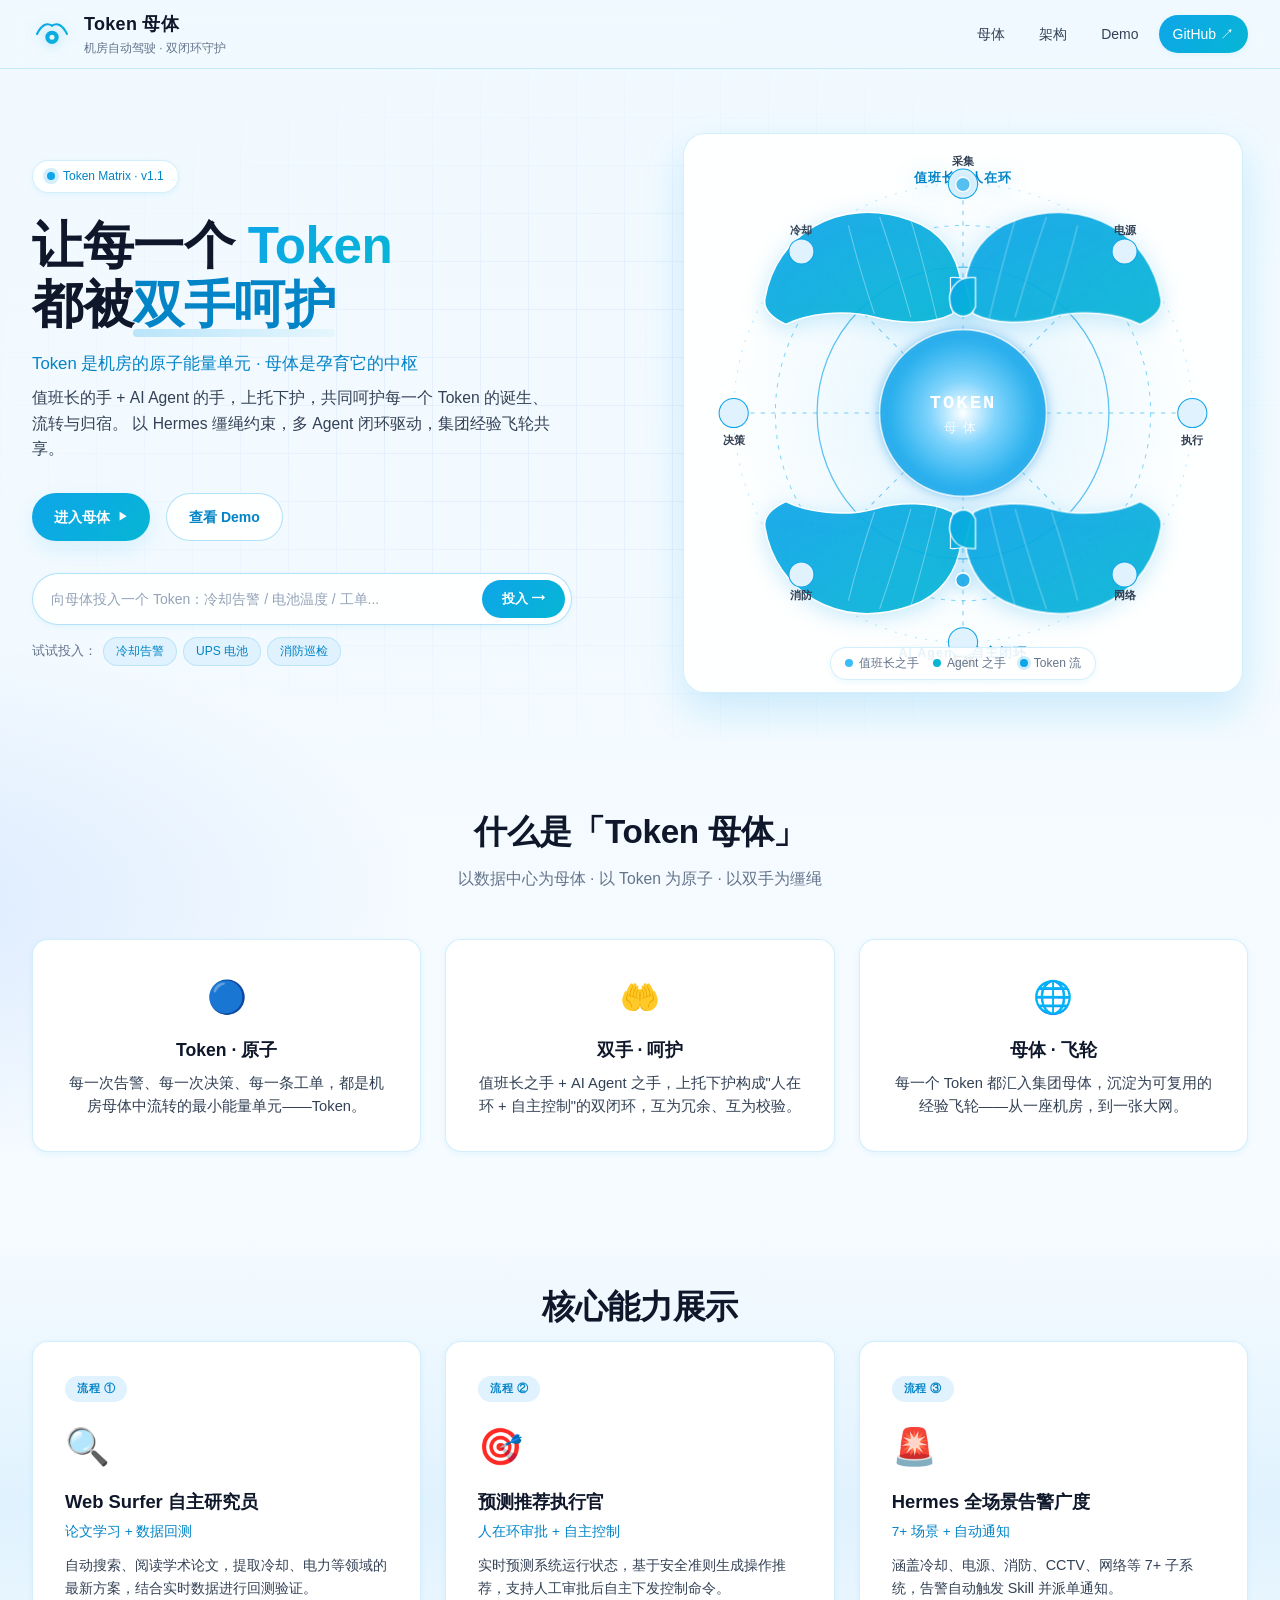
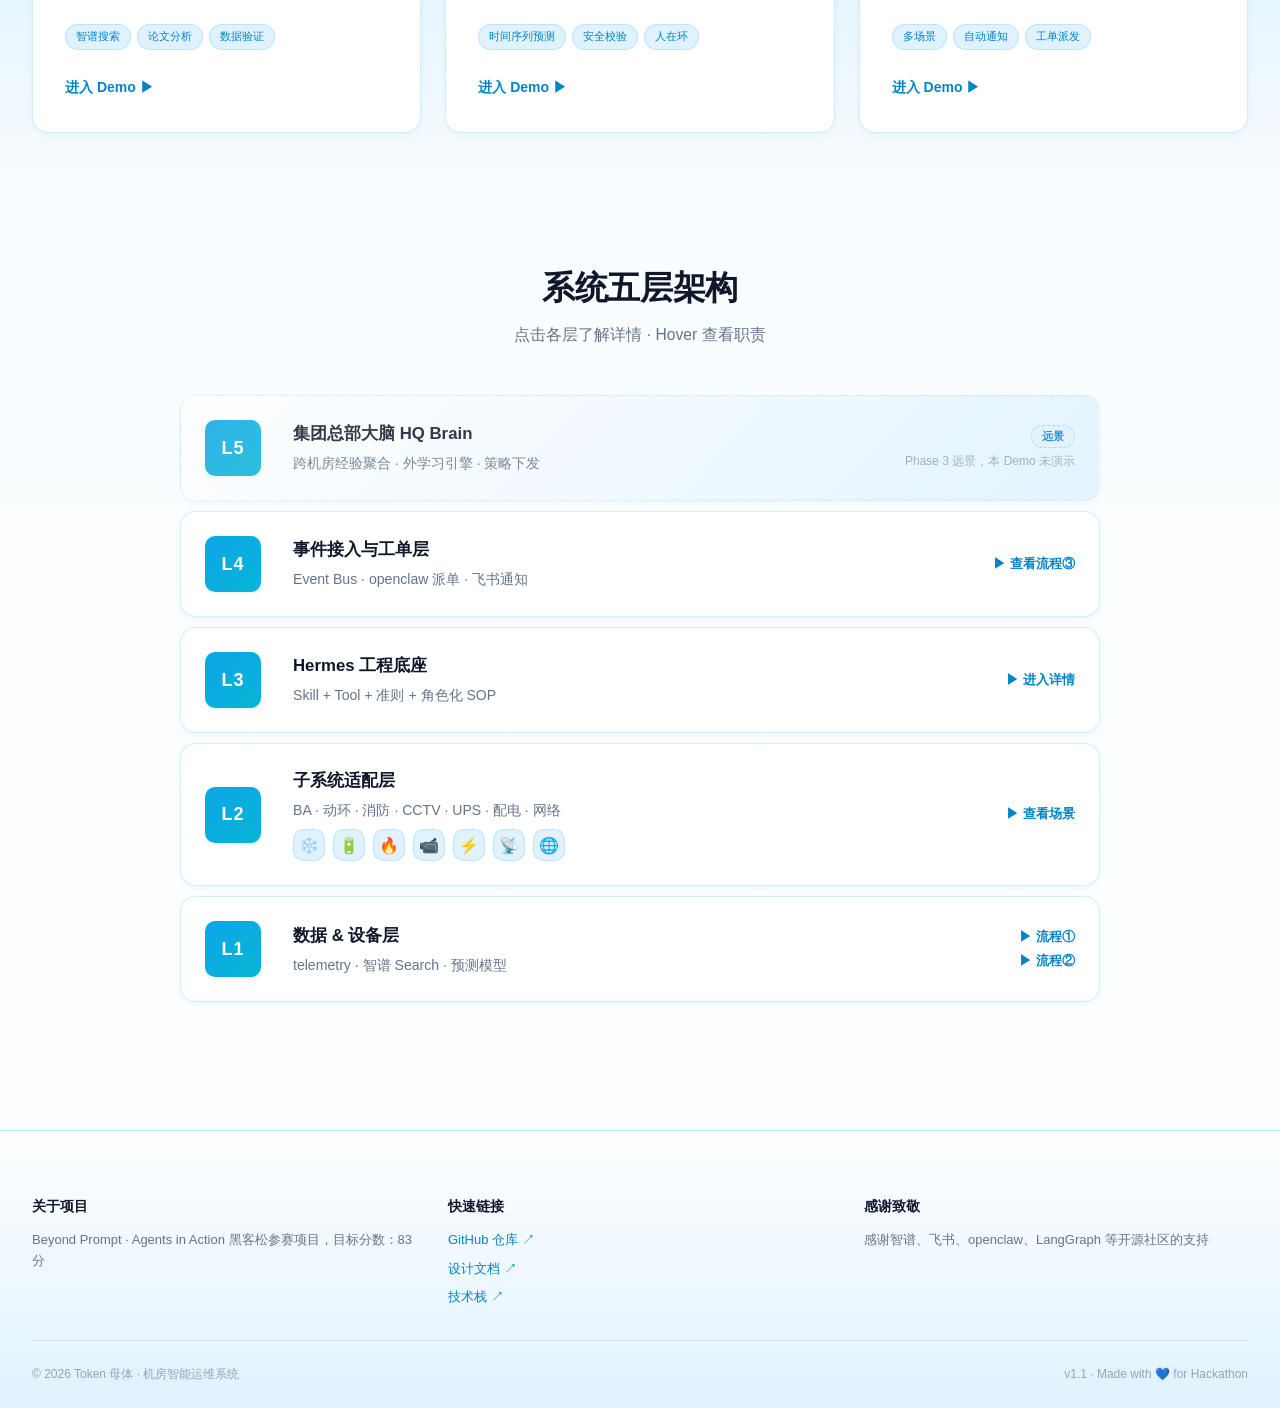
==== frontend/index.html @ 140386ed "init: ToKen Matrix - 小宿科技原生AI token孵化器 (机房智能运维 AI Agent 系统)" ====
<!DOCTYPE html>
<html lang="zh-CN">
<head>
    <meta charset="UTF-8">
    <meta name="viewport" content="width=device-width, initial-scale=1.0">
    <title>Token 母体 · 机房智能运维 AI Agent 系统</title>
    <link rel="stylesheet" href="style.css">
</head>
<body>
    <!-- ==================== HEADER / NAVBAR ==================== -->
    <header class="navbar">
        <div class="container">
            <div class="nav-content">
                <div class="logo-section">
                    <!-- 品牌 Logo：双眼守护 Token -->
                    <div class="logo-mark" aria-label="Token 母体 Logo">
                        <svg viewBox="0 0 48 48" width="40" height="40" xmlns="http://www.w3.org/2000/svg">
                            <defs>
                                <linearGradient id="logo-grad" x1="0" x2="1" y1="0" y2="1">
                                    <stop offset="0" stop-color="#0EA5E9"/>
                                    <stop offset="1" stop-color="#06B6D4"/>
                                </linearGradient>
                            </defs>
                            <!-- 左眼/手 -->
                            <path d="M6 24 Q14 8 24 14" stroke="url(#logo-grad)" stroke-width="2.5" fill="none" stroke-linecap="round"/>
                            <!-- 右眼/手 -->
                            <path d="M42 24 Q34 8 24 14" stroke="url(#logo-grad)" stroke-width="2.5" fill="none" stroke-linecap="round"/>
                            <!-- 中心 Token -->
                            <circle cx="24" cy="28" r="8" fill="url(#logo-grad)"/>
                            <circle cx="24" cy="28" r="3" fill="#FFFFFF" opacity="0.9"/>
                        </svg>
                    </div>
                    <div class="brand-info">
                        <h1 class="brand-name">Token 母体</h1>
                        <p class="brand-tagline">机房自动驾驶 · 双闭环守护</p>
                    </div>
                </div>
                <nav class="nav-links">
                    <a href="#matrix" class="nav-link">母体</a>
                    <a href="#architecture" class="nav-link">架构</a>
                    <a href="#demo" class="nav-link">Demo</a>
                    <a href="https://github.com" class="nav-link nav-highlight" target="_blank">GitHub ↗</a>
                </nav>
            </div>
        </div>
    </header>

    <!-- ==================== HERO · TOKEN 母体动画 ==================== -->
    <section class="hero" id="hero">
        <div class="hero-bg-grid"></div>
        <div class="container">
            <div class="hero-grid">
                <!-- 左侧：文案 -->
                <div class="hero-content">
                    <div class="hero-badge">
                        <span class="badge-dot"></span>
                        <span>Token Matrix · v1.1</span>
                    </div>
                    <h2 class="hero-title">
                        让每一个 <span class="title-token">Token</span><br/>
                        都被<span class="title-accent">双手呵护</span>
                    </h2>
                    <p class="hero-subtitle">
                        Token 是机房的原子能量单元 · 母体是孕育它的中枢
                    </p>
                    <p class="hero-description">
                        值班长的手 + AI Agent 的手，上托下护，共同呵护每一个 Token 的诞生、流转与归宿。
                        以 Hermes 缰绳约束，多 Agent 闭环驱动，集团经验飞轮共享。
                    </p>
                    <div class="hero-cta">
                        <a href="http://localhost:8000/console" target="_blank" class="cta-button primary">
                            <span>进入母体</span>
                            <span class="arrow">▶</span>
                        </a>
                        <a href="#demo-cards" class="cta-button secondary">
                            <span>查看 Demo</span>
                        </a>
                    </div>

                    <!-- 投入 Token 输入 -->
                    <div class="token-input-wrap">
                        <input type="text" class="token-input" id="token-input" placeholder="向母体投入一个 Token：冷却告警 / 电池温度 / 工单..." />
                        <button class="token-input-btn" id="token-input-btn">投入 ⟶</button>
                    </div>
                    <div class="token-hint">试试投入：<span class="chip" data-token="冷却告警">冷却告警</span><span class="chip" data-token="UPS 电池">UPS 电池</span><span class="chip" data-token="消防巡检">消防巡检</span></div>
                </div>

                <!-- 右侧：Token 母体动画核心 -->
                <div class="matrix-stage" id="matrix-stage">
                    <svg class="matrix-svg" viewBox="0 0 520 520" xmlns="http://www.w3.org/2000/svg" aria-label="Token 母体守护动画">
                        <defs>
                            <!-- 浅蓝渐变 -->
                            <radialGradient id="core-grad" cx="50%" cy="50%" r="50%">
                                <stop offset="0%"  stop-color="#FFFFFF" stop-opacity="0.95"/>
                                <stop offset="40%" stop-color="#7DD3FC" stop-opacity="0.9"/>
                                <stop offset="100%" stop-color="#0EA5E9" stop-opacity="0.85"/>
                            </radialGradient>
                            <linearGradient id="hand-grad" x1="0" x2="1" y1="0" y2="1">
                                <stop offset="0" stop-color="#0EA5E9"/>
                                <stop offset="1" stop-color="#06B6D4"/>
                            </linearGradient>
                            <radialGradient id="eye-grad" cx="50%" cy="50%" r="50%">
                                <stop offset="0%" stop-color="#FFFFFF"/>
                                <stop offset="60%" stop-color="#BAE6FD"/>
                                <stop offset="100%" stop-color="#0284C7"/>
                            </radialGradient>
                            <filter id="soft-glow" x="-50%" y="-50%" width="200%" height="200%">
                                <feGaussianBlur stdDeviation="6" result="b"/>
                                <feMerge><feMergeNode in="b"/><feMergeNode in="SourceGraphic"/></feMerge>
                            </filter>
                        </defs>

                        <!-- 外层光环（呼吸） -->
                        <circle class="ring ring-outer" cx="260" cy="260" r="220" fill="none" stroke="#7DD3FC" stroke-width="1" stroke-dasharray="2 8" opacity="0.5"/>
                        <circle class="ring ring-mid"   cx="260" cy="260" r="180" fill="none" stroke="#38BDF8" stroke-width="1" stroke-dasharray="4 6" opacity="0.6"/>
                        <circle class="ring ring-inner" cx="260" cy="260" r="140" fill="none" stroke="#0EA5E9" stroke-width="1.2" opacity="0.65"/>

                        <!-- 8 个方向出射通道（用户方向/使用方向/目的） -->
                        <g class="channels" opacity="0.55" stroke="#0EA5E9" stroke-width="1" fill="none">
                            <line x1="260" y1="260" x2="260" y2="40"/>
                            <line x1="260" y1="260" x2="260" y2="480"/>
                            <line x1="260" y1="260" x2="40"  y2="260"/>
                            <line x1="260" y1="260" x2="480" y2="260"/>
                            <line x1="260" y1="260" x2="105" y2="105"/>
                            <line x1="260" y1="260" x2="415" y2="105"/>
                            <line x1="260" y1="260" x2="105" y2="415"/>
                            <line x1="260" y1="260" x2="415" y2="415"/>
                        </g>

                        <!-- ============ 母体 = 一双呵护的手 ============ -->
                        <!-- 上方左手（手心朝下，护住 Token 上半） -->
                        <g class="guardian-hand hand-top-left">
                            <!-- 手掌主体 -->
                            <path d="M70 150
                                     C 80 90, 140 50, 210 75
                                     C 240 85, 255 110, 258 135
                                     L 250 165
                                     C 230 175, 200 175, 175 168
                                     C 145 160, 110 165, 90 175
                                     C 75 168, 68 160, 70 150 Z"
                                  fill="url(#hand-grad)" opacity="0.92"
                                  stroke="#FFFFFF" stroke-width="1.5"/>
                            <!-- 拇指 -->
                            <path d="M248 130 C 268 128, 278 145, 270 162 C 262 170, 252 168, 248 158 Z"
                                  fill="url(#hand-grad)" opacity="0.95" stroke="#FFFFFF" stroke-width="1.2"/>
                            <!-- 四指分隔线（高光） -->
                            <path d="M150 80 Q 160 120 175 165" stroke="#FFFFFF" stroke-width="1" fill="none" opacity="0.35"/>
                            <path d="M180 72 Q 195 115 210 168" stroke="#FFFFFF" stroke-width="1" fill="none" opacity="0.35"/>
                            <path d="M210 75 Q 222 115 235 170" stroke="#FFFFFF" stroke-width="1" fill="none" opacity="0.35"/>
                        </g>

                        <!-- 上方右手（镜像） -->
                        <g class="guardian-hand hand-top-right">
                            <path d="M450 150
                                     C 440 90, 380 50, 310 75
                                     C 280 85, 265 110, 262 135
                                     L 270 165
                                     C 290 175, 320 175, 345 168
                                     C 375 160, 410 165, 430 175
                                     C 445 168, 452 160, 450 150 Z"
                                  fill="url(#hand-grad)" opacity="0.92"
                                  stroke="#FFFFFF" stroke-width="1.5"/>
                            <path d="M272 130 C 252 128, 242 145, 250 162 C 258 170, 268 168, 272 158 Z"
                                  fill="url(#hand-grad)" opacity="0.95" stroke="#FFFFFF" stroke-width="1.2"/>
                            <path d="M370 80 Q 360 120 345 165" stroke="#FFFFFF" stroke-width="1" fill="none" opacity="0.35"/>
                            <path d="M340 72 Q 325 115 310 168" stroke="#FFFFFF" stroke-width="1" fill="none" opacity="0.35"/>
                            <path d="M310 75 Q 298 115 285 170" stroke="#FFFFFF" stroke-width="1" fill="none" opacity="0.35"/>
                            <text x="260" y="38" text-anchor="middle" class="guardian-label">值班长 · 人在环</text>
                        </g>

                        <!-- 下方左手（手心朝上，托住 Token 下半） -->
                        <g class="guardian-hand hand-bot-left">
                            <path d="M70 370
                                     C 80 430, 140 470, 210 445
                                     C 240 435, 255 410, 258 385
                                     L 250 355
                                     C 230 345, 200 345, 175 352
                                     C 145 360, 110 355, 90 345
                                     C 75 352, 68 360, 70 370 Z"
                                  fill="url(#hand-grad)" opacity="0.92"
                                  stroke="#FFFFFF" stroke-width="1.5"/>
                            <path d="M248 390 C 268 392, 278 375, 270 358 C 262 350, 252 352, 248 362 Z"
                                  fill="url(#hand-grad)" opacity="0.95" stroke="#FFFFFF" stroke-width="1.2"/>
                            <path d="M150 440 Q 160 400 175 355" stroke="#FFFFFF" stroke-width="1" fill="none" opacity="0.35"/>
                            <path d="M180 448 Q 195 405 210 352" stroke="#FFFFFF" stroke-width="1" fill="none" opacity="0.35"/>
                            <path d="M210 445 Q 222 405 235 350" stroke="#FFFFFF" stroke-width="1" fill="none" opacity="0.35"/>
                        </g>

                        <!-- 下方右手（镜像） -->
                        <g class="guardian-hand hand-bot-right">
                            <path d="M450 370
                                     C 440 430, 380 470, 310 445
                                     C 280 435, 265 410, 262 385
                                     L 270 355
                                     C 290 345, 320 345, 345 352
                                     C 375 360, 410 355, 430 345
                                     C 445 352, 452 360, 450 370 Z"
                                  fill="url(#hand-grad)" opacity="0.92"
                                  stroke="#FFFFFF" stroke-width="1.5"/>
                            <path d="M272 390 C 252 392, 242 375, 250 358 C 258 350, 268 352, 272 362 Z"
                                  fill="url(#hand-grad)" opacity="0.95" stroke="#FFFFFF" stroke-width="1.2"/>
                            <path d="M370 440 Q 360 400 345 355" stroke="#FFFFFF" stroke-width="1" fill="none" opacity="0.35"/>
                            <path d="M340 448 Q 325 405 310 352" stroke="#FFFFFF" stroke-width="1" fill="none" opacity="0.35"/>
                            <path d="M310 445 Q 298 405 285 350" stroke="#FFFFFF" stroke-width="1" fill="none" opacity="0.35"/>
                            <text x="260" y="494" text-anchor="middle" class="guardian-label">AI Agent · 自主闭环</text>
                        </g>

                        <!-- 中心母体 Token 圆 -->
                        <g class="core" filter="url(#soft-glow)">
                            <circle cx="260" cy="260" r="80" fill="url(#core-grad)"/>
                            <circle cx="260" cy="260" r="80" fill="none" stroke="#FFFFFF" stroke-width="1.5" opacity="0.7"/>
                            <text x="260" y="255" text-anchor="middle" class="core-label">TOKEN</text>
                            <text x="260" y="278" text-anchor="middle" class="core-sub">母体</text>
                        </g>

                        <!-- 8 个方向终点标签：使用方向 / 目的 -->
                        <g class="endpoints">
                            <g class="ep" data-dir="N">  <circle cx="260" cy="40"  r="14" fill="#E0F2FE" stroke="#0EA5E9"/><text x="260" y="22" text-anchor="middle">采集</text></g>
                            <g class="ep" data-dir="S">  <circle cx="260" cy="480" r="14" fill="#E0F2FE" stroke="#0EA5E9"/><text x="260" y="502" text-anchor="middle">反馈</text></g>
                            <g class="ep" data-dir="W">  <circle cx="40"  cy="260" r="14" fill="#E0F2FE" stroke="#0EA5E9"/><text x="40"  y="290" text-anchor="middle">决策</text></g>
                            <g class="ep" data-dir="E">  <circle cx="480" cy="260" r="14" fill="#E0F2FE" stroke="#0EA5E9"/><text x="480" y="290" text-anchor="middle">执行</text></g>
                            <g class="ep" data-dir="NW"> <circle cx="105" cy="105" r="12" fill="#E0F2FE" stroke="#0EA5E9"/><text x="105" y="88"  text-anchor="middle">冷却</text></g>
                            <g class="ep" data-dir="NE"> <circle cx="415" cy="105" r="12" fill="#E0F2FE" stroke="#0EA5E9"/><text x="415" y="88"  text-anchor="middle">电源</text></g>
                            <g class="ep" data-dir="SW"> <circle cx="105" cy="415" r="12" fill="#E0F2FE" stroke="#0EA5E9"/><text x="105" y="438" text-anchor="middle">消防</text></g>
                            <g class="ep" data-dir="SE"> <circle cx="415" cy="415" r="12" fill="#E0F2FE" stroke="#0EA5E9"/><text x="415" y="438" text-anchor="middle">网络</text></g>
                        </g>

                        <!-- 动画粒子容器（JS 注入） -->
                        <g id="particles"></g>
                    </svg>

                    <!-- 状态标签 -->
                    <div class="stage-legend">
                        <span class="legend-item"><i class="dot dot-human"></i>值班长之手</span>
                        <span class="legend-item"><i class="dot dot-ai"></i>Agent 之手</span>
                        <span class="legend-item"><i class="dot dot-token"></i>Token 流</span>
                    </div>
                </div>
            </div>
        </div>
    </section>

    <!-- ==================== 母体概念解读 ==================== -->
    <section class="matrix-intro" id="matrix">
        <div class="container">
            <h2 class="section-title">什么是「Token 母体」</h2>
            <p class="section-subtitle">以数据中心为母体 · 以 Token 为原子 · 以双手为缰绳</p>

            <div class="intro-grid">
                <div class="intro-card">
                    <div class="intro-icon">🔵</div>
                    <h3 class="intro-title">Token · 原子</h3>
                    <p class="intro-text">
                        每一次告警、每一次决策、每一条工单，都是机房母体中流转的最小能量单元——Token。
                    </p>
                </div>
                <div class="intro-card">
                    <div class="intro-icon">🤲</div>
                    <h3 class="intro-title">双手 · 呵护</h3>
                    <p class="intro-text">
                        值班长之手 + AI Agent 之手，上托下护构成"人在环 + 自主控制"的双闭环，互为冗余、互为校验。
                    </p>
                </div>
                <div class="intro-card">
                    <div class="intro-icon">🌐</div>
                    <h3 class="intro-title">母体 · 飞轮</h3>
                    <p class="intro-text">
                        每一个 Token 都汇入集团母体，沉淀为可复用的经验飞轮——从一座机房，到一张大网。
                    </p>
                </div>
            </div>
        </div>
    </section>

    <!-- ==================== FEATURES SHOWCASE ==================== -->
    <section class="features-showcase" id="demo">
        <div class="container">
            <h2 class="section-title">核心能力展示</h2>

            <div class="demo-cards-grid" id="demo-cards">
                <div class="demo-card">
                    <div class="card-badge">流程 ①</div>
                    <div class="card-icon">🔍</div>
                    <h3 class="card-title">Web Surfer 自主研究员</h3>
                    <p class="card-subtitle">论文学习 + 数据回测</p>
                    <p class="card-description">
                        自动搜索、阅读学术论文，提取冷却、电力等领域的最新方案，结合实时数据进行回测验证。
                    </p>
                    <div class="card-tags">
                        <span class="tag">智谱搜索</span>
                        <span class="tag">论文分析</span>
                        <span class="tag">数据验证</span>
                    </div>
                    <a href="./demos/demo-01-web-surfer.html" target="_blank" class="card-cta">进入 Demo ▶</a>
                </div>

                <div class="demo-card">
                    <div class="card-badge">流程 ②</div>
                    <div class="card-icon">🎯</div>
                    <h3 class="card-title">预测推荐执行官</h3>
                    <p class="card-subtitle">人在环审批 + 自主控制</p>
                    <p class="card-description">
                        实时预测系统运行状态，基于安全准则生成操作推荐，支持人工审批后自主下发控制命令。
                    </p>
                    <div class="card-tags">
                        <span class="tag">时间序列预测</span>
                        <span class="tag">安全校验</span>
                        <span class="tag">人在环</span>
                    </div>
                    <a href="./demos/demo-02-predict-recommend.html" target="_blank" class="card-cta">进入 Demo ▶</a>
                </div>

                <div class="demo-card">
                    <div class="card-badge">流程 ③</div>
                    <div class="card-icon">🚨</div>
                    <h3 class="card-title">Hermes 全场景告警广度</h3>
                    <p class="card-subtitle">7+ 场景 + 自动通知</p>
                    <p class="card-description">
                        涵盖冷却、电源、消防、CCTV、网络等 7+ 子系统，告警自动触发 Skill 并派单通知。
                    </p>
                    <div class="card-tags">
                        <span class="tag">多场景</span>
                        <span class="tag">自动通知</span>
                        <span class="tag">工单派发</span>
                    </div>
                    <a href="./demos/demo-03-hermes-scenarios.html" target="_blank" class="card-cta">进入 Demo ▶</a>
                </div>
            </div>
        </div>
    </section>

    <!-- ==================== ARCHITECTURE ==================== -->
    <section class="architecture" id="architecture">
        <div class="container">
            <h2 class="section-title">系统五层架构</h2>
            <p class="section-subtitle">点击各层了解详情 · Hover 查看职责</p>

            <div class="arch-layers">
                <div class="arch-layer layer-l5 vision">
                    <div class="layer-number">L5</div>
                    <div class="layer-content">
                        <h4 class="layer-title">集团总部大脑 HQ Brain</h4>
                        <p class="layer-desc">跨机房经验聚合 · 外学习引擎 · 策略下发</p>
                    </div>
                    <div class="layer-note">
                        <span class="vision-badge">远景</span>
                        <p class="note-text">Phase 3 远景，本 Demo 未演示</p>
                    </div>
                </div>

                <div class="arch-layer layer-l4">
                    <div class="layer-number">L4</div>
                    <div class="layer-content">
                        <h4 class="layer-title">事件接入与工单层</h4>
                        <p class="layer-desc">Event Bus · openclaw 派单 · 飞书通知</p>
                    </div>
                    <div class="layer-action">
                        <a href="/demo/hermes-scenarios#workorder" class="layer-link">▶ 查看流程③</a>
                    </div>
                </div>

                <div class="arch-layer layer-l3">
                    <div class="layer-number">L3</div>
                    <div class="layer-content">
                        <h4 class="layer-title">Hermes 工程底座</h4>
                        <p class="layer-desc">Skill + Tool + 准则 + 角色化 SOP</p>
                    </div>
                    <div class="layer-action">
                        <a href="/hermes" class="layer-link">▶ 进入详情</a>
                    </div>
                </div>

                <div class="arch-layer layer-l2">
                    <div class="layer-number">L2</div>
                    <div class="layer-content">
                        <h4 class="layer-title">子系统适配层</h4>
                        <p class="layer-desc">BA · 动环 · 消防 · CCTV · UPS · 配电 · 网络</p>
                        <div class="subsystems">
                            <span class="subsystem-icon" title="冷却">❄️</span>
                            <span class="subsystem-icon" title="电源">🔋</span>
                            <span class="subsystem-icon" title="消防">🔥</span>
                            <span class="subsystem-icon" title="CCTV">📹</span>
                            <span class="subsystem-icon" title="UPS">⚡</span>
                            <span class="subsystem-icon" title="配电">📡</span>
                            <span class="subsystem-icon" title="网络">🌐</span>
                        </div>
                    </div>
                    <div class="layer-action">
                        <a href="/demo/hermes-scenarios?scenario=cooling" class="layer-link">▶ 查看场景</a>
                    </div>
                </div>

                <div class="arch-layer layer-l1">
                    <div class="layer-number">L1</div>
                    <div class="layer-content">
                        <h4 class="layer-title">数据 & 设备层</h4>
                        <p class="layer-desc">telemetry · 智谱 Search · 预测模型</p>
                    </div>
                    <div class="layer-action">
                        <a href="/demo/web-surfer#telemetry" class="layer-link">▶ 流程①</a>
                        <a href="/demo/predict-recommend" class="layer-link">▶ 流程②</a>
                    </div>
                </div>
            </div>
        </div>
    </section>

    <!-- ==================== FOOTER ==================== -->
    <footer class="footer">
        <div class="container">
            <div class="footer-content">
                <div class="footer-section">
                    <h4 class="footer-title">关于项目</h4>
                    <p class="footer-text">
                        Beyond Prompt · Agents in Action 黑客松参赛项目，目标分数：83 分
                    </p>
                </div>
                <div class="footer-section">
                    <h4 class="footer-title">快速链接</h4>
                    <a href="https://github.com" class="footer-link" target="_blank">GitHub 仓库 ↗</a>
                    <a href="#" class="footer-link">设计文档 ↗</a>
                    <a href="#" class="footer-link">技术栈 ↗</a>
                </div>
                <div class="footer-section">
                    <h4 class="footer-title">感谢致敬</h4>
                    <p class="footer-text">
                        感谢智谱、飞书、openclaw、LangGraph 等开源社区的支持
                    </p>
                </div>
            </div>
            <div class="footer-bottom">
                <p class="copyright">&copy; 2026 Token 母体 · 机房智能运维系统</p>
                <p class="footer-info">v1.1 · Made with 💙 for Hackathon</p>
            </div>
        </div>
    </footer>

    <!-- ==================== SCRIPTS ==================== -->
    <script>
        // ====== Token 粒子动画：从中心投出 → 沿 8 方向飞至端点 ======
        const SVG_NS = 'http://www.w3.org/2000/svg';
        const stage = document.getElementById('matrix-stage');
        const particlesG = document.getElementById('particles');

        // 8 个端点坐标
        const endpoints = [
            { x: 260, y: 40,  label: '采集' },
            { x: 260, y: 480, label: '反馈' },
            { x: 40,  y: 260, label: '决策' },
            { x: 480, y: 260, label: '执行' },
            { x: 105, y: 105, label: '冷却' },
            { x: 415, y: 105, label: '电源' },
            { x: 105, y: 415, label: '消防' },
            { x: 415, y: 415, label: '网络' },
        ];

        function spawnToken(targetIdx, text) {
            const t = endpoints[targetIdx];
            const g = document.createElementNS(SVG_NS, 'g');
            g.setAttribute('class', 'particle');

            const circle = document.createElementNS(SVG_NS, 'circle');
            circle.setAttribute('cx', 260);
            circle.setAttribute('cy', 260);
            circle.setAttribute('r', 7);
            circle.setAttribute('fill', '#0EA5E9');
            circle.setAttribute('stroke', '#FFFFFF');
            circle.setAttribute('stroke-width', '1.5');
            g.appendChild(circle);

            if (text) {
                const txt = document.createElementNS(SVG_NS, 'text');
                txt.setAttribute('x', 260);
                txt.setAttribute('y', 260 - 12);
                txt.setAttribute('text-anchor', 'middle');
                txt.setAttribute('class', 'particle-label');
                txt.textContent = text;
                g.appendChild(txt);
            }

            particlesG.appendChild(g);

            // 动画
            const start = performance.now();
            const duration = 1400;
            const sx = 260, sy = 260;
            function step(now) {
                const p = Math.min(1, (now - start) / duration);
                const ease = 1 - Math.pow(1 - p, 3);
                const cx = sx + (t.x - sx) * ease;
                const cy = sy + (t.y - sy) * ease;
                circle.setAttribute('cx', cx);
                circle.setAttribute('cy', cy);
                if (text) {
                    g.querySelector('text').setAttribute('x', cx);
                    g.querySelector('text').setAttribute('y', cy - 12);
                }
                circle.setAttribute('opacity', 1 - p * 0.4);
                if (p < 1) requestAnimationFrame(step);
                else {
                    // 抵达后高亮终点 + 移除粒子
                    const ep = document.querySelectorAll('.endpoints .ep')[targetIdx];
                    ep?.classList.add('ep-hit');
                    setTimeout(() => ep?.classList.remove('ep-hit'), 800);
                    g.remove();
                }
            }
            requestAnimationFrame(step);
        }

        // 自动循环投放 Token（每隔 700ms 随机方向）
        let autoIdx = 0;
        setInterval(() => {
            const i = autoIdx % endpoints.length;
            spawnToken(i);
            autoIdx++;
        }, 700);

        // 用户主动投入
        const tokenInput = document.getElementById('token-input');
        const tokenBtn = document.getElementById('token-input-btn');
        function userInject(text) {
            const value = (text || tokenInput.value || '').trim();
            if (!value) return;
            // 关键词 → 方向映射
            const map = [
                { kw: ['冷却','冷冻','制冷'], idx: 4 },
                { kw: ['电源','电池','UPS','配电'], idx: 5 },
                { kw: ['消防','烟感','火'], idx: 6 },
                { kw: ['网络','带宽','交换机','CCTV','监控'], idx: 7 },
                { kw: ['采集','telemetry','传感'], idx: 0 },
                { kw: ['反馈','工单','派单'], idx: 1 },
                { kw: ['决策','推荐','预测'], idx: 2 },
                { kw: ['执行','控制','下发'], idx: 3 },
            ];
            let target = Math.floor(Math.random() * 8);
            for (const m of map) {
                if (m.kw.some(k => value.includes(k))) { target = m.idx; break; }
            }
            spawnToken(target, value.slice(0, 6));
            tokenInput.value = '';
        }
        tokenBtn?.addEventListener('click', () => userInject());
        tokenInput?.addEventListener('keydown', e => { if (e.key === 'Enter') userInject(); });
        document.querySelectorAll('.token-hint .chip').forEach(c => {
            c.addEventListener('click', () => userInject(c.dataset.token));
        });

        // 瞳孔随中心呼吸：聚焦中央 token
        // （CSS 动画处理，无需 JS）

        // 平滑滚动
        document.querySelectorAll('a[href^="#"]').forEach(anchor => {
            anchor.addEventListener('click', function(e) {
                const href = this.getAttribute('href');
                if (href === '#') return;
                e.preventDefault();
                const target = document.querySelector(href);
                if (target) target.scrollIntoView({ behavior: 'smooth' });
            });
        });
    </script>
</body>
</html>
---- frontend/style.css ----
/* ==================== DESIGN TOKENS · 浅蓝主题 ==================== */
:root {
    /* 浅蓝主色板 */
    --bg-base: #F0F9FF;          /* 晨雾蓝（页面底色） */
    --bg-soft: #E0F2FE;          /* 浅天蓝（区块） */
    --bg-card: #FFFFFF;          /* 卡片白 */
    --bg-grid: #DBEAFE;          /* 网格线 */

    --primary-500: #0EA5E9;      /* 信任蓝（主） */
    --primary-600: #0284C7;      /* 深一档 */
    --primary-400: #38BDF8;
    --primary-300: #7DD3FC;
    --primary-100: #E0F2FE;

    --cyan-500: #06B6D4;
    --cyan-400: #22D3EE;

    --token-glow: rgba(14, 165, 233, 0.35);

    /* 文本 */
    --text-primary: #0F172A;
    --text-secondary: #334155;
    --text-muted: #64748B;
    --text-dim: #94A3B8;
    --text-inverse: #FFFFFF;

    /* 边框 / 玻璃 */
    --border-soft: rgba(14, 165, 233, 0.18);
    --border-mid:  rgba(14, 165, 233, 0.32);
    --glass-bg: rgba(255, 255, 255, 0.7);
    --glass-bg-strong: rgba(255, 255, 255, 0.9);

    /* 阴影（柔和浅蓝） */
    --shadow-sm: 0 2px 6px rgba(14, 165, 233, 0.08);
    --shadow-md: 0 8px 24px rgba(14, 165, 233, 0.12);
    --shadow-lg: 0 18px 40px rgba(14, 165, 233, 0.18);
    --shadow-glow: 0 0 40px rgba(14, 165, 233, 0.28);

    /* 间距 */
    --space-xs: 0.5rem;
    --space-sm: 1rem;
    --space-md: 1.5rem;
    --space-lg: 2rem;
    --space-xl: 3rem;
    --space-2xl: 4rem;

    /* 字体 */
    --font-family: -apple-system, BlinkMacSystemFont, 'Segoe UI', 'PingFang SC', 'Noto Sans CJK SC', sans-serif;
    --font-mono: 'SF Mono', 'JetBrains Mono', 'Fira Code', monospace;

    /* 圆角 */
    --radius-sm: 6px;
    --radius-md: 10px;
    --radius-lg: 16px;
    --radius-xl: 22px;
    --radius-pill: 999px;

    /* 过渡 */
    --tr-fast: 150ms cubic-bezier(.4,0,.2,1);
    --tr-base: 220ms cubic-bezier(.4,0,.2,1);
    --tr-slow: 360ms cubic-bezier(.4,0,.2,1);
}

* { margin: 0; padding: 0; box-sizing: border-box; }
html { scroll-behavior: smooth; }
body {
    font-family: var(--font-family);
    color: var(--text-primary);
    line-height: 1.6;
    overflow-x: hidden;
    background:
        radial-gradient(1200px 600px at 80% -10%, #BAE6FD 0%, transparent 60%),
        radial-gradient(1000px 500px at -10% 30%, #DBEAFE 0%, transparent 55%),
        linear-gradient(180deg, var(--bg-base) 0%, #FFFFFF 100%);
    min-height: 100vh;
}

.container {
    max-width: 1280px;
    margin: 0 auto;
    padding: 0 var(--space-lg);
}

/* ==================== NAVBAR ==================== */
.navbar {
    position: sticky;
    top: 0;
    z-index: 100;
    background: rgba(240, 249, 255, 0.85);
    backdrop-filter: blur(14px);
    -webkit-backdrop-filter: blur(14px);
    border-bottom: 1px solid var(--border-soft);
}
.nav-content {
    display: flex;
    justify-content: space-between;
    align-items: center;
    height: 68px;
}
.logo-section { display: flex; align-items: center; gap: 12px; cursor: pointer; transition: transform var(--tr-fast); }
.logo-section:hover { transform: translateY(-1px); }
.logo-mark { width: 40px; height: 40px; display: grid; place-items: center; filter: drop-shadow(0 2px 6px rgba(14,165,233,.25)); }
.brand-name { font-size: 18px; font-weight: 700; color: var(--text-primary); letter-spacing: 0.3px; }
.brand-tagline { font-size: 12px; color: var(--text-muted); }
.nav-links { display: flex; gap: 6px; align-items: center; }
.nav-link {
    color: var(--text-secondary);
    text-decoration: none;
    padding: 8px 14px;
    border-radius: var(--radius-pill);
    font-size: 14px;
    transition: all var(--tr-fast);
}
.nav-link:hover { background: var(--primary-100); color: var(--primary-600); }
.nav-highlight {
    background: linear-gradient(135deg, var(--primary-500), var(--cyan-500));
    color: #fff !important;
    box-shadow: var(--shadow-sm);
}
.nav-highlight:hover { color: #fff !important; transform: translateY(-1px); box-shadow: var(--shadow-md); }

/* ==================== HERO ==================== */
.hero {
    position: relative;
    padding: var(--space-2xl) 0 var(--space-xl);
    overflow: hidden;
}
.hero-bg-grid {
    position: absolute; inset: 0;
    background-image:
        linear-gradient(var(--bg-grid) 1px, transparent 1px),
        linear-gradient(90deg, var(--bg-grid) 1px, transparent 1px);
    background-size: 48px 48px;
    mask-image: radial-gradient(ellipse at center, #000 30%, transparent 80%);
    -webkit-mask-image: radial-gradient(ellipse at center, #000 30%, transparent 80%);
    opacity: 0.6;
    pointer-events: none;
}
.hero-grid {
    position: relative;
    display: grid;
    grid-template-columns: 1.05fr 1fr;
    gap: var(--space-xl);
    align-items: center;
}
@media (max-width: 980px) { .hero-grid { grid-template-columns: 1fr; } }

.hero-badge {
    display: inline-flex; align-items: center; gap: 8px;
    padding: 6px 14px;
    background: var(--glass-bg-strong);
    border: 1px solid var(--border-soft);
    border-radius: var(--radius-pill);
    font-size: 12px;
    color: var(--primary-600);
    box-shadow: var(--shadow-sm);
    margin-bottom: var(--space-md);
}
.badge-dot { width: 8px; height: 8px; border-radius: 50%; background: var(--primary-500); box-shadow: 0 0 0 4px rgba(14,165,233,.18); animation: pulse 1.8s ease-in-out infinite; }
@keyframes pulse { 0%,100% { opacity: 1; } 50% { opacity: .4; } }

.hero-title {
    font-size: clamp(2rem, 4vw, 3.2rem);
    line-height: 1.15;
    font-weight: 800;
    color: var(--text-primary);
    margin-bottom: var(--space-sm);
    letter-spacing: -0.5px;
}
.title-token {
    background: linear-gradient(135deg, var(--primary-500), var(--cyan-500));
    -webkit-background-clip: text;
    background-clip: text;
    color: transparent;
}
.title-accent { color: var(--primary-600); position: relative; }
.title-accent::after {
    content: ''; position: absolute; left: 0; right: 0; bottom: -4px; height: 8px;
    background: linear-gradient(90deg, rgba(14,165,233,.25), rgba(6,182,212,.05));
    border-radius: 4px; z-index: -1;
}

.hero-subtitle { font-size: 1.05rem; color: var(--primary-600); margin-bottom: var(--space-xs); font-weight: 500; }
.hero-description { font-size: 0.98rem; color: var(--text-secondary); max-width: 520px; margin-bottom: var(--space-lg); }

.hero-cta { display: flex; gap: var(--space-sm); margin-bottom: var(--space-lg); flex-wrap: wrap; }
.cta-button {
    display: inline-flex; align-items: center; gap: 8px;
    padding: 12px 22px;
    border-radius: var(--radius-pill);
    text-decoration: none;
    font-size: 14px; font-weight: 600;
    transition: all var(--tr-base);
    cursor: pointer;
}
.cta-button.primary {
    background: linear-gradient(135deg, var(--primary-500), var(--cyan-500));
    color: #fff;
    box-shadow: var(--shadow-md);
}
.cta-button.primary:hover { transform: translateY(-2px); box-shadow: var(--shadow-lg); }
.cta-button.secondary {
    background: var(--glass-bg-strong);
    color: var(--primary-600);
    border: 1px solid var(--border-mid);
}
.cta-button.secondary:hover { background: var(--primary-100); }
.arrow { font-size: 10px; }

/* Token 输入 */
.token-input-wrap {
    display: flex; gap: 8px;
    background: var(--glass-bg-strong);
    border: 1px solid var(--border-mid);
    border-radius: var(--radius-pill);
    padding: 6px 6px 6px 18px;
    max-width: 540px;
    box-shadow: var(--shadow-sm);
    transition: box-shadow var(--tr-base), border-color var(--tr-base);
}
.token-input-wrap:focus-within { border-color: var(--primary-500); box-shadow: var(--shadow-glow); }
.token-input {
    flex: 1; border: none; outline: none; background: transparent;
    font-size: 14px; color: var(--text-primary); font-family: inherit;
}
.token-input::placeholder { color: var(--text-dim); }
.token-input-btn {
    border: none; cursor: pointer;
    background: linear-gradient(135deg, var(--primary-500), var(--cyan-500));
    color: #fff; padding: 10px 20px;
    border-radius: var(--radius-pill);
    font-weight: 600; font-size: 13px;
    transition: transform var(--tr-fast);
}
.token-input-btn:hover { transform: translateX(2px); }

.token-hint { margin-top: 12px; font-size: 13px; color: var(--text-muted); display: flex; flex-wrap: wrap; gap: 6px; align-items: center; }
.chip {
    cursor: pointer;
    padding: 4px 12px;
    border-radius: var(--radius-pill);
    background: var(--primary-100);
    color: var(--primary-600);
    font-size: 12px;
    border: 1px solid var(--border-soft);
    transition: all var(--tr-fast);
}
.chip:hover { background: var(--primary-500); color: #fff; transform: translateY(-1px); }

/* ==================== MATRIX STAGE · 母体动画舞台 ==================== */
.matrix-stage {
    position: relative;
    aspect-ratio: 1;
    max-width: 560px;
    margin: 0 auto;
    width: 100%;
    border-radius: var(--radius-xl);
    background:
        radial-gradient(circle at 50% 50%, rgba(186, 230, 253, 0.45) 0%, transparent 60%),
        var(--glass-bg-strong);
    border: 1px solid var(--border-soft);
    box-shadow: var(--shadow-lg);
    padding: 8px;
}
.matrix-svg { width: 100%; height: 100%; display: block; }

/* 光环呼吸 */
.ring { transform-origin: 260px 260px; }
.ring-outer { animation: ringPulse 6s ease-in-out infinite; }
.ring-mid   { animation: ringPulse 6s ease-in-out infinite .8s reverse; }
.ring-inner { animation: ringPulse 4s ease-in-out infinite .3s; }
@keyframes ringPulse {
    0%,100% { transform: scale(1); opacity: .55; }
    50%     { transform: scale(1.04); opacity: .9; }
}

/* 通道虚线流动 */
.channels line {
    stroke-dasharray: 4 6;
    animation: dash 1.6s linear infinite;
}
@keyframes dash { to { stroke-dashoffset: -40; } }

/* 中心母体呼吸 */
.core { transform-origin: 260px 260px; animation: coreBreath 3.6s ease-in-out infinite; }
@keyframes coreBreath {
    0%,100% { transform: scale(1); }
    50%     { transform: scale(1.06); }
}
.core-label {
    font-family: var(--font-mono);
    font-size: 18px; font-weight: 700; letter-spacing: 2px; fill: #FFFFFF;
}
.core-sub { font-size: 12px; fill: #FFFFFF; opacity: 0.85; letter-spacing: 6px; }

/* 双手呵护：上托下护的轻微呼吸 */
.guardian-hand {
    transform-origin: 260px 260px;
    filter: drop-shadow(0 4px 10px rgba(14, 165, 233, 0.25));
}
.hand-top-left  { animation: handHugTop 4s ease-in-out infinite; }
.hand-top-right { animation: handHugTop 4s ease-in-out infinite; }
.hand-bot-left  { animation: handHugBot 4s ease-in-out infinite; }
.hand-bot-right { animation: handHugBot 4s ease-in-out infinite; }
@keyframes handHugTop {
    0%, 100% { transform: translateY(0); }
    50%      { transform: translateY(6px); }   /* 上方手下压，更靠近 Token */
}
@keyframes handHugBot {
    0%, 100% { transform: translateY(0); }
    50%      { transform: translateY(-6px); }  /* 下方手上托，更靠近 Token */
}
.guardian-label { font-size: 12px; fill: var(--primary-600); font-weight: 600; letter-spacing: 1px; }

/* 端点 */
.endpoints text { font-size: 11px; fill: var(--text-secondary); font-weight: 600; }
.endpoints circle { transition: all var(--tr-base); }
.ep-hit circle { fill: var(--primary-500) !important; r: 18; }
.ep-hit text   { fill: var(--primary-600); }

/* 粒子标签 */
.particle-label { font-size: 11px; fill: var(--primary-600); font-weight: 700; }
.particle circle { filter: drop-shadow(0 0 6px var(--token-glow)); }

/* 图例 */
.stage-legend {
    position: absolute; left: 50%; bottom: 12px; transform: translateX(-50%);
    display: flex; gap: 14px; font-size: 12px; color: var(--text-muted);
    background: var(--glass-bg-strong); padding: 6px 14px;
    border-radius: var(--radius-pill); border: 1px solid var(--border-soft);
    box-shadow: var(--shadow-sm);
}
.legend-item { display: inline-flex; align-items: center; gap: 6px; }
.dot { display: inline-block; width: 8px; height: 8px; border-radius: 50%; }
.dot-human { background: #38BDF8; }
.dot-ai { background: #06B6D4; }
.dot-token { background: #0EA5E9; box-shadow: 0 0 0 3px rgba(14,165,233,.2); }

/* ==================== SECTION TITLES ==================== */
.section-title {
    font-size: clamp(1.6rem, 2.6vw, 2.2rem);
    font-weight: 800;
    color: var(--text-primary);
    text-align: center;
    margin-bottom: var(--space-xs);
    letter-spacing: -0.3px;
}
.section-subtitle {
    text-align: center;
    color: var(--text-muted);
    margin-bottom: var(--space-xl);
    font-size: 0.98rem;
}

/* ==================== MATRIX INTRO ==================== */
.matrix-intro { padding: var(--space-2xl) 0; }
.intro-grid { display: grid; grid-template-columns: repeat(3, 1fr); gap: var(--space-md); }
@media (max-width: 880px) { .intro-grid { grid-template-columns: 1fr; } }
.intro-card {
    background: var(--bg-card);
    border: 1px solid var(--border-soft);
    border-radius: var(--radius-lg);
    padding: var(--space-lg);
    text-align: center;
    box-shadow: var(--shadow-sm);
    transition: all var(--tr-base);
}
.intro-card:hover { transform: translateY(-4px); box-shadow: var(--shadow-md); border-color: var(--border-mid); }
.intro-icon { font-size: 32px; margin-bottom: 12px; }
.intro-title { font-size: 1.1rem; color: var(--text-primary); margin-bottom: 8px; font-weight: 700; }
.intro-text { font-size: 0.92rem; color: var(--text-secondary); }

/* ==================== FEATURES SHOWCASE ==================== */
.features-showcase { padding: var(--space-2xl) 0; background: linear-gradient(180deg, transparent, var(--primary-100) 50%, transparent); }
.demo-cards-grid { display: grid; grid-template-columns: repeat(3, 1fr); gap: var(--space-md); }
@media (max-width: 980px) { .demo-cards-grid { grid-template-columns: 1fr; } }

.demo-card {
    position: relative;
    background: var(--bg-card);
    border: 1px solid var(--border-soft);
    border-radius: var(--radius-lg);
    padding: var(--space-lg);
    box-shadow: var(--shadow-sm);
    transition: all var(--tr-base);
    overflow: hidden;
}
.demo-card::before {
    content: ''; position: absolute; inset: 0; pointer-events: none;
    background: linear-gradient(135deg, rgba(14,165,233,.08), transparent 60%);
    opacity: 0; transition: opacity var(--tr-base);
}
.demo-card:hover { transform: translateY(-6px); box-shadow: var(--shadow-lg); border-color: var(--primary-400); }
.demo-card:hover::before { opacity: 1; }
.card-badge {
    display: inline-block;
    padding: 4px 12px;
    background: var(--primary-100);
    color: var(--primary-600);
    border-radius: var(--radius-pill);
    font-size: 11px; font-weight: 700;
    margin-bottom: var(--space-sm);
    letter-spacing: 0.5px;
}
.card-icon { font-size: 36px; margin-bottom: 12px; }
.card-title { font-size: 1.15rem; font-weight: 700; color: var(--text-primary); margin-bottom: 4px; }
.card-subtitle { font-size: 0.85rem; color: var(--primary-600); margin-bottom: 12px; }
.card-description { font-size: 0.9rem; color: var(--text-secondary); margin-bottom: var(--space-md); }
.card-tags { display: flex; flex-wrap: wrap; gap: 6px; margin-bottom: var(--space-md); }
.tag {
    padding: 3px 10px;
    background: var(--bg-soft);
    color: var(--primary-600);
    border-radius: var(--radius-pill);
    font-size: 11px;
    border: 1px solid var(--border-soft);
}
.card-cta {
    display: inline-flex; align-items: center; gap: 6px;
    color: var(--primary-600);
    text-decoration: none; font-weight: 600; font-size: 14px;
    transition: gap var(--tr-fast);
}
.card-cta:hover { gap: 10px; }

/* ==================== ARCHITECTURE ==================== */
.architecture { padding: var(--space-2xl) 0; }
.arch-layers { display: flex; flex-direction: column; gap: 10px; max-width: 920px; margin: 0 auto; }
.arch-layer {
    display: grid;
    grid-template-columns: 64px 1fr auto;
    gap: var(--space-md);
    align-items: center;
    padding: var(--space-md);
    background: var(--bg-card);
    border: 1px solid var(--border-soft);
    border-radius: var(--radius-lg);
    box-shadow: var(--shadow-sm);
    transition: all var(--tr-base);
}
.arch-layer:hover { transform: translateX(4px); border-color: var(--primary-400); box-shadow: var(--shadow-md); }
.arch-layer.vision { opacity: 0.85; background: linear-gradient(135deg, #FFFFFF, var(--bg-soft)); border-style: dashed; }
.layer-number {
    width: 56px; height: 56px; border-radius: var(--radius-md);
    display: grid; place-items: center;
    background: linear-gradient(135deg, var(--primary-500), var(--cyan-500));
    color: #fff; font-weight: 800; font-size: 18px; letter-spacing: 1px;
    box-shadow: var(--shadow-sm);
}
.layer-title { font-size: 1.05rem; color: var(--text-primary); margin-bottom: 4px; font-weight: 700; }
.layer-desc { font-size: 0.88rem; color: var(--text-muted); }
.layer-action { display: flex; flex-direction: column; gap: 4px; align-items: flex-end; }
.layer-link { color: var(--primary-600); text-decoration: none; font-size: 13px; font-weight: 600; }
.layer-link:hover { text-decoration: underline; }
.layer-note { display: flex; flex-direction: column; gap: 4px; align-items: flex-end; }
.vision-badge {
    padding: 2px 10px; background: var(--bg-soft); color: var(--primary-600);
    border-radius: var(--radius-pill); font-size: 11px; font-weight: 700;
    border: 1px dashed var(--border-mid);
}
.note-text { font-size: 12px; color: var(--text-dim); }
.subsystems { display: flex; gap: 8px; margin-top: 8px; flex-wrap: wrap; }
.subsystem-icon {
    width: 32px; height: 32px; display: grid; place-items: center;
    background: var(--bg-soft); border-radius: var(--radius-md);
    border: 1px solid var(--border-soft);
    transition: transform var(--tr-fast);
    cursor: default;
}
.subsystem-icon:hover { transform: translateY(-2px) scale(1.1); }

/* ==================== FOOTER ==================== */
.footer {
    background: linear-gradient(180deg, transparent, var(--bg-soft));
    padding: var(--space-2xl) 0 var(--space-md);
    margin-top: var(--space-2xl);
    border-top: 1px solid var(--border-soft);
}
.footer-content { display: grid; grid-template-columns: repeat(3, 1fr); gap: var(--space-lg); margin-bottom: var(--space-lg); }
@media (max-width: 760px) { .footer-content { grid-template-columns: 1fr; } }
.footer-section { display: flex; flex-direction: column; gap: 8px; }
.footer-title { font-size: 14px; font-weight: 700; color: var(--text-primary); margin-bottom: 4px; }
.footer-text { font-size: 13px; color: var(--text-muted); }
.footer-link { color: var(--primary-600); text-decoration: none; font-size: 13px; }
.footer-link:hover { text-decoration: underline; }
.footer-bottom {
    display: flex; justify-content: space-between; align-items: center;
    padding-top: var(--space-md);
    border-top: 1px solid var(--border-soft);
    flex-wrap: wrap; gap: 8px;
}
.copyright, .footer-info { font-size: 12px; color: var(--text-dim); }

/* ==================== RESPONSIVE ==================== */
@media (max-width: 640px) {
    .container { padding: 0 var(--space-md); }
    .hero { padding: var(--space-xl) 0; }
    .nav-links a:not(.nav-highlight) { display: none; }
    .arch-layer { grid-template-columns: 56px 1fr; }
    .layer-action, .layer-note { grid-column: 1 / -1; align-items: flex-start; }
}
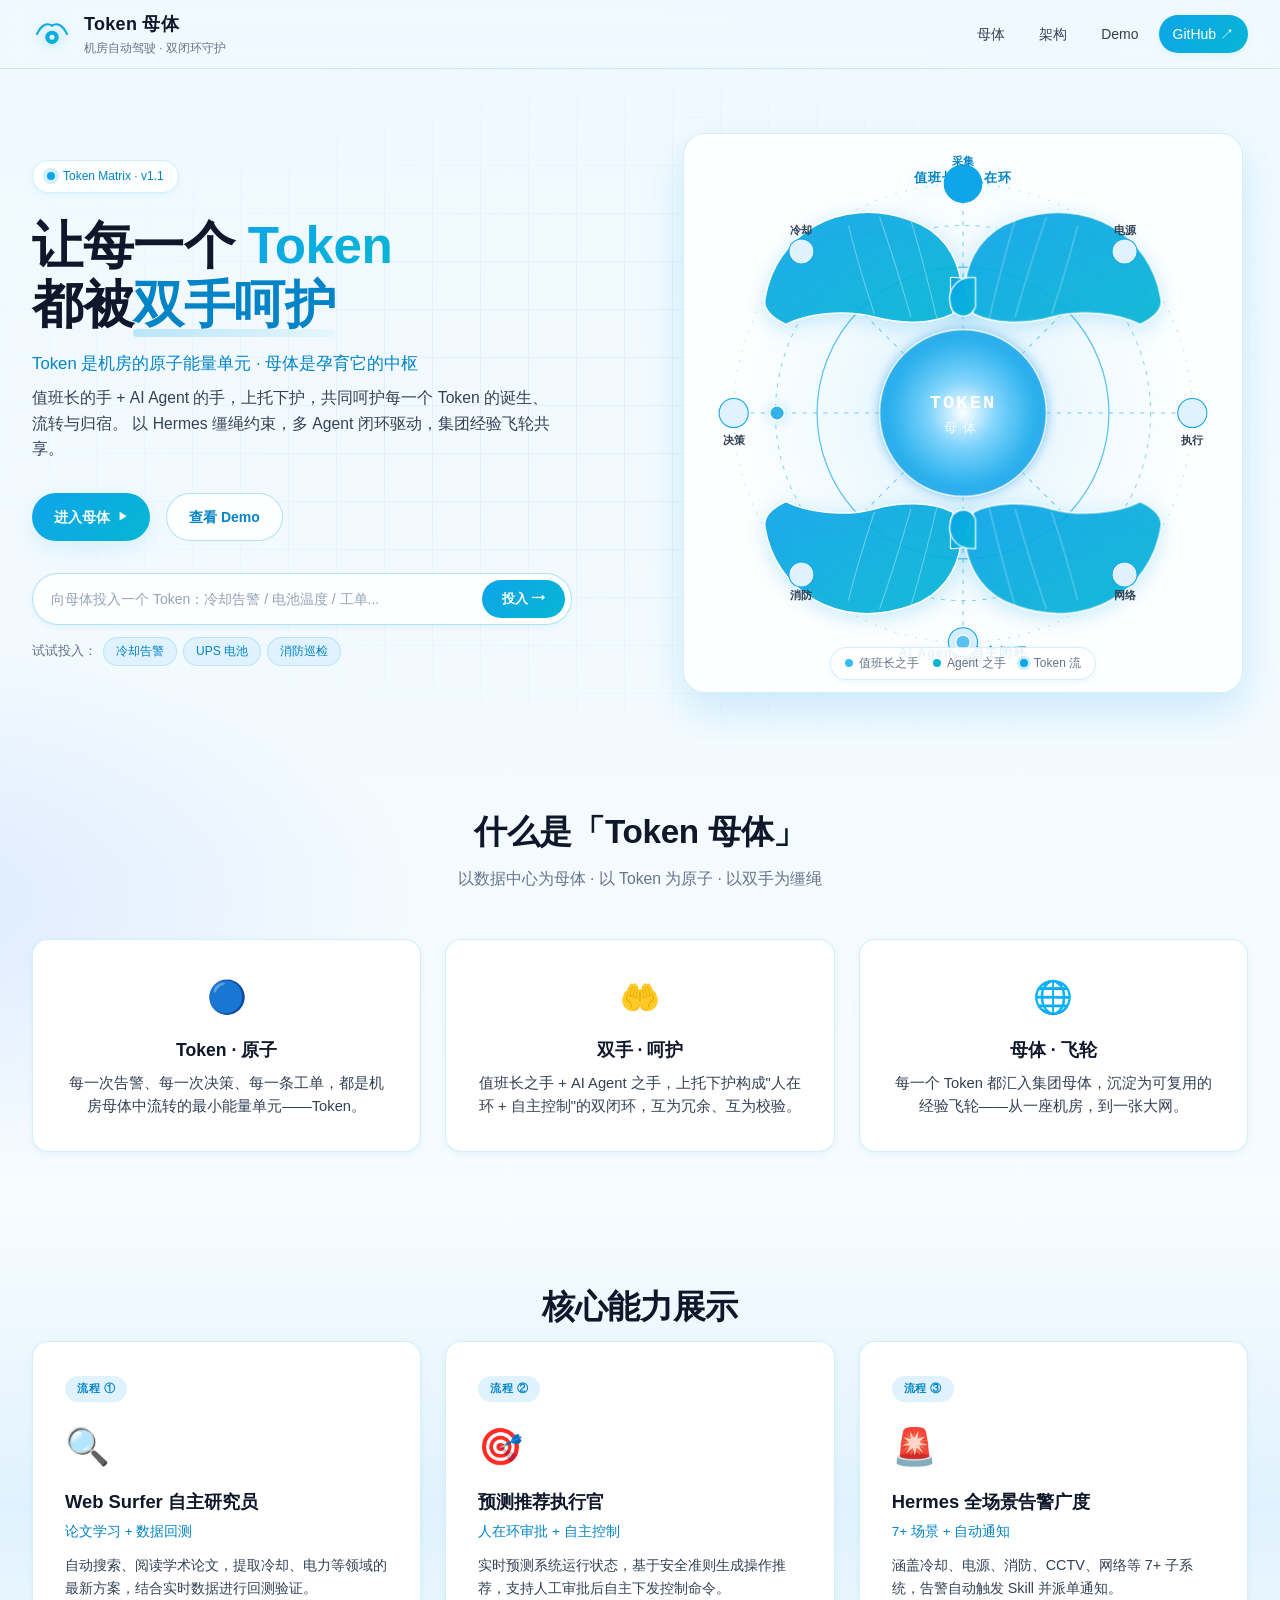
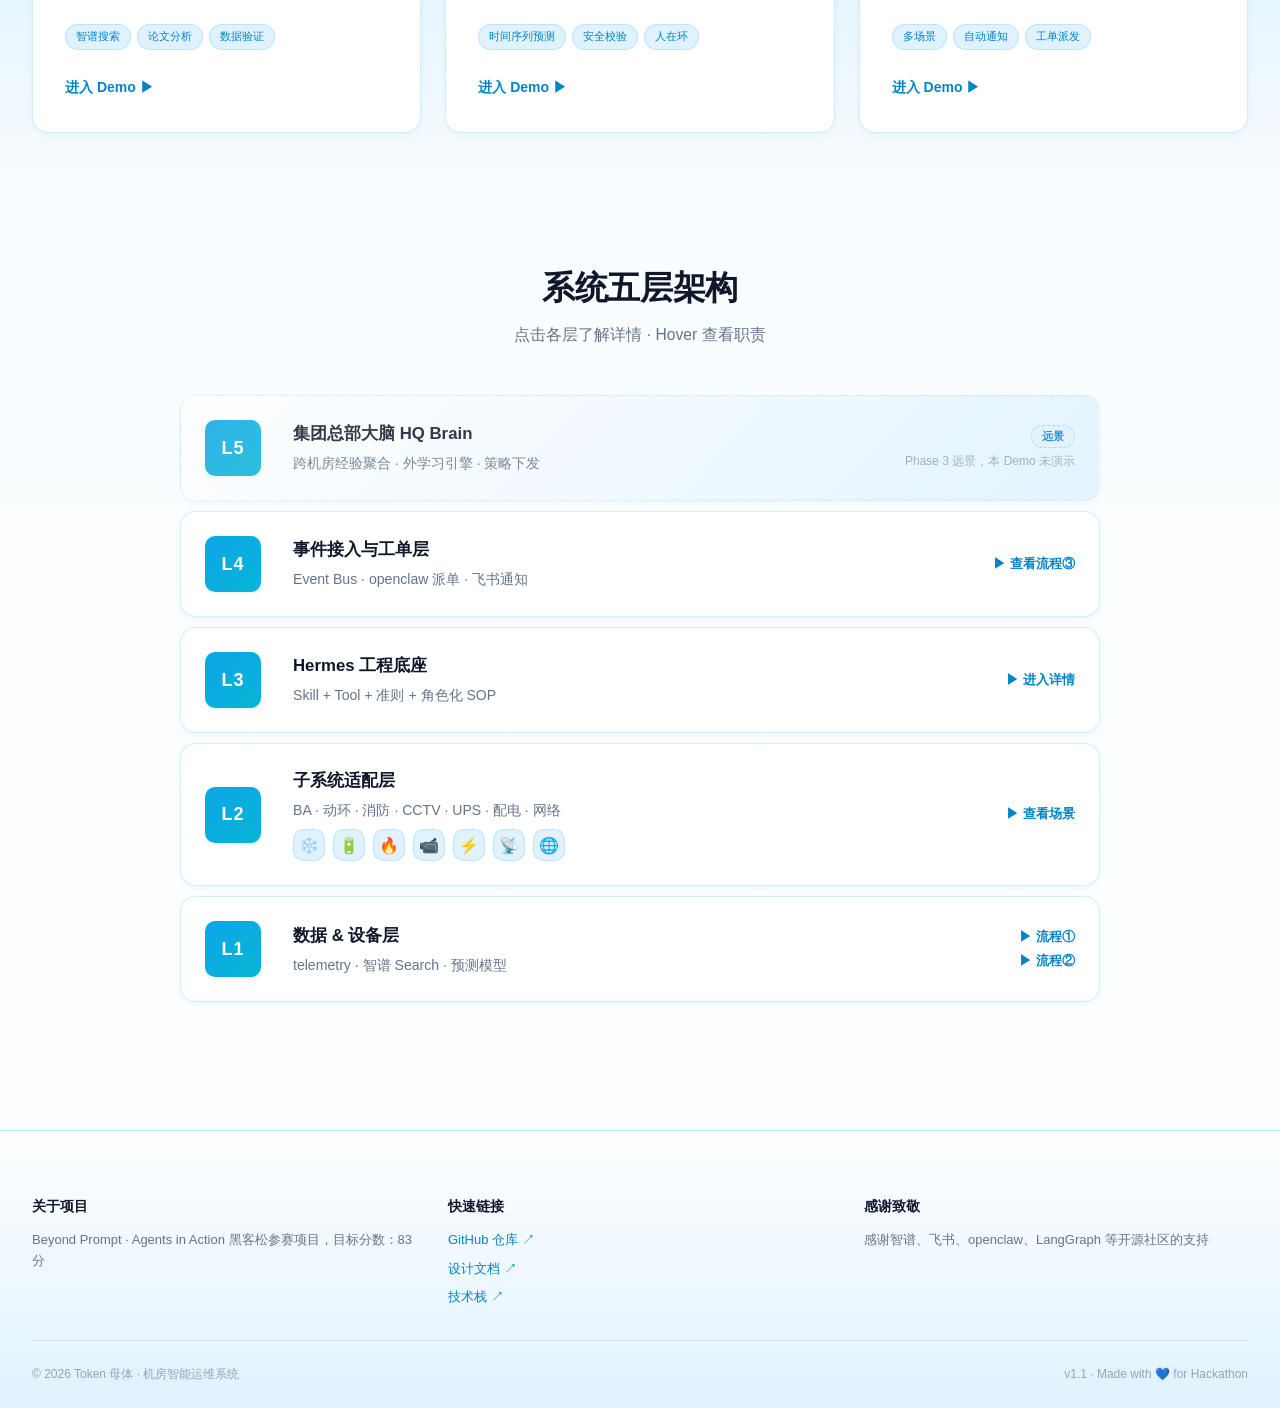
==== commit e36c70f5: "fix(frontend): disable clickable links in 5-layer architecture section (L1-L4)" ====
--- a/frontend/index.html
+++ b/frontend/index.html
@@ -355,7 +355,7 @@
                         <p class="layer-desc">Event Bus · openclaw 派单 · 飞书通知</p>
                     </div>
                     <div class="layer-action">
-                        <a href="/demo/hermes-scenarios#workorder" class="layer-link">▶ 查看流程③</a>
+                        <span class="layer-link">▶ 查看流程③</span>
                     </div>
                 </div>
 
@@ -366,7 +366,7 @@
                         <p class="layer-desc">Skill + Tool + 准则 + 角色化 SOP</p>
                     </div>
                     <div class="layer-action">
-                        <a href="/hermes" class="layer-link">▶ 进入详情</a>
+                        <span class="layer-link">▶ 进入详情</span>
                     </div>
                 </div>
 
@@ -386,7 +386,7 @@
                         </div>
                     </div>
                     <div class="layer-action">
-                        <a href="/demo/hermes-scenarios?scenario=cooling" class="layer-link">▶ 查看场景</a>
+                        <span class="layer-link">▶ 查看场景</span>
                     </div>
                 </div>
 
@@ -397,8 +397,8 @@
                         <p class="layer-desc">telemetry · 智谱 Search · 预测模型</p>
                     </div>
                     <div class="layer-action">
-                        <a href="/demo/web-surfer#telemetry" class="layer-link">▶ 流程①</a>
-                        <a href="/demo/predict-recommend" class="layer-link">▶ 流程②</a>
+                        <span class="layer-link">▶ 流程①</span>
+                        <span class="layer-link">▶ 流程②</span>
                     </div>
                 </div>
             </div>
